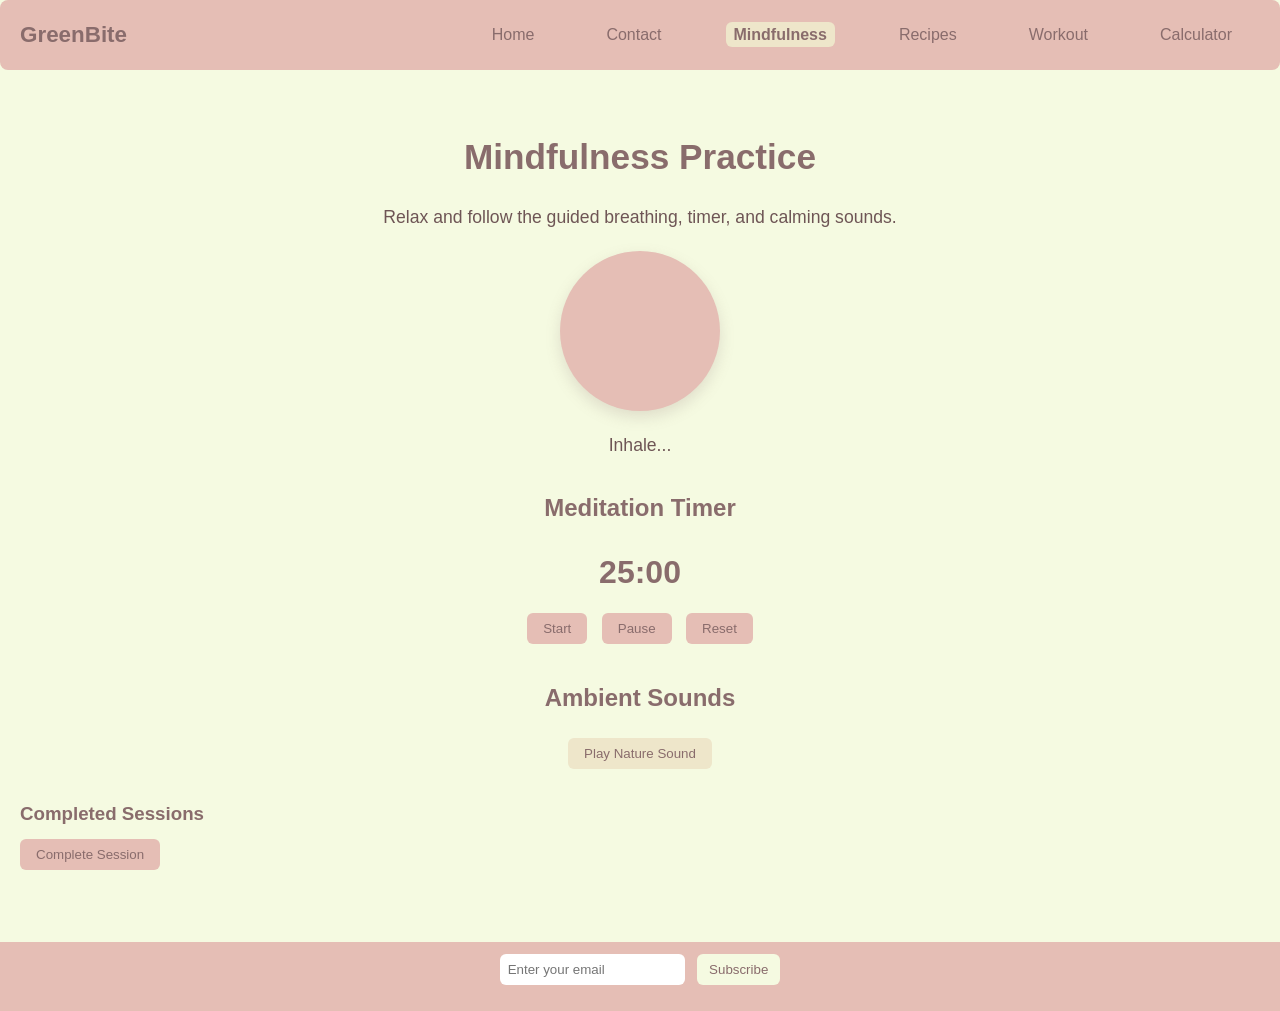
==== mindfulness.html @ cf63e0ee "initial commit" ====
<!DOCTYPE html>
<html lang="en">
<head>
  <meta charset="UTF-8">
  <meta name="viewport" content="width=device-width, initial-scale=1.0">
  <title>GreenBite - Page Title</title>
  <link rel="icon" type="image/png" href="images/favicon.png">
  <link rel="stylesheet" href="styles/styles.css">
</head>
<body>
  <div class="page-wrapper">

  <!-- Navigation -->
  <nav>
    <div class="logo">GreenBite</div>
    <div class="hamburger" id="hamburger">
      <span></span>
      <span></span>
      <span></span>
    </div>
    <ul id="nav-menu">
      <li><a href="index.html">Home</a></li>
      <li><a href="contact.html">Contact</a></li>
      <li><a href="mindfulness.html" class="active">Mindfulness</a></li>
      <li><a href="recipes.html">Recipes</a></li>
      <li><a href="workout.html">Workout</a></li>
      <li><a href="calculator.html">Calculator</a></li>
    </ul>
  </nav>

    <!-- Mindfulness Content -->
    <section class="mindfulness">
      <h1>Mindfulness Practice</h1>
      <p>Relax and follow the guided breathing, timer, and calming sounds.</p>

      <!-- Guided Breathing -->
      <div class="breathing-circle"></div>
      <p id="breathingText">Inhale...</p>

      <!-- Timer -->
      <div class="timer">
        <h2>Meditation Timer</h2>
        <div id="timeDisplay">25:00</div>
        <div class="controls">
          <button id="startBtn">Start</button>
          <button id="pauseBtn">Pause</button>
          <button id="resetBtn">Reset</button>
        </div>
      </div>

      <!-- Ambient Sounds -->
      <div class="ambient">
        <h2>Ambient Sounds</h2>
        <button id="toggleSound">Play Nature Sound</button>
        <audio id="ambientAudio" loop>
          <source src="" type="">
        </audio>
      </div>

      <!-- Session Log -->
      <div class="session-log">
        <h3>Completed Sessions</h3>
        <button id="completeSessionBtn">Complete Session</button>
        <ul id="sessionList"></ul>
      </div>
    </section>

  <!-- Footer -->
  <footer class="footer">
    <div class="newsletter">
      <input type="email" id="newsletterEmail" placeholder="Enter your email">
      <button id="subscribeBtn">Subscribe</button>
      <p id="subscribeMsg"></p>
    </div>
  </footer>
</div>
  <script src="scripts/main.js"></script>
  <script src="scripts/mindfulness.js"></script>
</body>
</html>
---- styles/styles.css ----
/* ======================
   Base Styles
===================== */
body {
  margin: 0;
  display: flex;
  flex-direction: column;
  font-family: 'Segoe UI', sans-serif;
  line-height: 1.6;
  background-color: #F5FAE1;
  color: #896C6C;
}

.page-wrapper {
  display: flex;
  flex-direction: column;
  min-height: 100vh;
}

/* ======================
   Navigation
===================== */
nav {
  display: flex;
  justify-content: space-between;
  align-items: center;
  background-color: #E5BEB5;
  padding: 12px 20px;
  border-radius: 8px;
}

nav .logo {
  font-weight: bold;
  font-size: 1.4rem;
  color: #896C6C;
}

nav ul {
  display: flex;
  gap: 16px;
  list-style: none;
  margin: 0;
  padding: 0;
}

nav ul li {
  padding: 10px 20px;
}

nav ul li a {
  text-decoration: none;
  color: #896C6C;
  font-weight: 500;
  transition: 0.3s;
  padding: 4px 8px;
  border-radius: 6px;
}

nav ul li a:hover {
  background-color: #EEE6CA;
  color: #896C6C;
  text-decoration: underline;
}

nav ul li a.active {
  background-color: #EEE6CA;
  font-weight: bold;
}


.hamburger {
  display: none;
  flex-direction: column;
  gap: 5px;
  cursor: pointer;
}

.hamburger span {
  width: 25px;
  height: 3px;
  background-color: #896C6C;
  border-radius: 2px;
  transition: all 0.3s ease;
}

.hamburger.active span:nth-child(1) {
  transform: rotate(45deg) translate(5px, 5px);
}
.hamburger.active span:nth-child(2) {
  opacity: 0;
}
.hamburger.active span:nth-child(3) {
  transform: rotate(-45deg) translate(5px, -5px);
}

/* ======================
   Hero Section
===================== */
.hero {
  display: flex;
  justify-content: center;
  align-items: center;
  height: 70vh;
  background: linear-gradient(135deg, #F5FAE1, #E5BEB5);
  text-align: center;
  padding: 20px;
  box-sizing: border-box;
}

.hero h1 {
  font-size: 2.6rem;
  margin-bottom: 18px;
  color: #896C6C;
}

.quote {
  font-size: 1.4rem;
  font-style: italic;
  transition: opacity 0.5s ease-in-out;
}

/* ======================
   Cards
===================== */
.cards-container {
  display: flex;
  flex-wrap: wrap;
  align-items: center;
  gap: 20px;
  justify-content: center;
  padding: 20px;
}

.card {
  width: 200px;
  min-height: 120px;
  background-color: #E5BEB5;
  color: #896C6C;
  border-radius: 12px;
  padding: 15px;
  text-align: center;
  box-shadow: 0 8px 15px rgba(0, 0, 0, 0.1);
  transition: transform 0.3s;
}

.card:hover {
  transform: scale(1.05);
  background-color: #EEE6CA;
}

.card-img {
  width: 100%;
  height: 150px;
  object-fit: cover;
  border-radius: 8px;
  margin-bottom: 10px;
}

.card-img-proportional {
  max-width: 100%;
  height: auto;
  border-radius: 8px;
  margin-bottom: 10px;
}

/* ======================
   Footer
===================== */
.footer {
  background-color: #E5BEB5;
  color: #896C6C;
  text-align: center;
  padding: 12px 0;
  margin-top: 0.9rem;
  width: 100%;
}

.footer-links {
  margin-bottom: 15px;
}

.footer-links a {
  color: #896C6C;
  margin: 0 10px;
  text-decoration: none;
  transition: color 0.2s;
}

.footer-links a:hover {
  color: #F5FAE1;
}

.newsletter input {
  padding: 8px;
  border-radius: 6px;
  border: none;
  margin-right: 8px;
}

.newsletter button {
  padding: 8px 12px;
  border: none;
  border-radius: 6px;
  background-color: #F5FAE1;
  color: #896C6C;
  cursor: pointer;
  transition: background-color 0.2s;
}

.newsletter button:hover {
  background-color: #E5BEB5;
}

#subscribeMsg {
  margin-top: 10px;
  font-size: 0.9rem;
}

/* ======================
   Recipes
===================== */
.recipes {
  padding: 20px;
  text-align: center;
}

.recipes h2 {
  font-size: 2rem;
  margin-bottom: 20px;
}

.recipe-grid {
  display: flex;
  flex-wrap: wrap;
  gap: 20px;
  justify-content: center;
}

.recipe-card {
  width: 200px;
  background-color: #E5BEB5;
  color: #896C6C;
  border-radius: 10px;
  padding: 10px;
  text-align: center;
  cursor: pointer;
  transition: transform 0.3s;
}

.recipe-card:hover {
  transform: scale(1.05);
  background-color: #EEE6CA;
}

.recipe-card img {
  width: 100%;
  height: 120px;
  object-fit: cover;
  border-radius: 8px;
  margin-bottom: 10px;
}

/* ======================
   Modal
===================== */
.modal {
  position: fixed;
  top: 50%;
  left: 50%;
  width: 100vw;
  height: 100vh;
  background-color: rgba(0, 0, 0, 0.5);
  display: flex;
  justify-content: center;
  align-items: center;
  transform: translate(-50%, -50%);
  z-index: 1000;
}

.modal.hidden {
  display: none;
}

.modal-content {
  background-color: #F5FAE1;
  color: #896C6C;
  padding: 20px;
  border-radius: 10px;
  width: 90%;
  max-width: 400px;
  max-height: 90vh;
  overflow-y: auto;
  position: relative;
  box-shadow: 0 4px 15px rgba(137, 108, 108, 0.3);
  animation: fadeIn 0.3s ease-out;
}

@keyframes fadeIn {
  from {
    opacity: 0;
    transform: scale(0.95);
  }
  to {
    opacity: 1;
    transform: scale(1);
  }
}

.close {
  position: absolute;
  top: 10px;
  right: 15px;
  font-size: 24px;
  cursor: pointer;
  background: none;
  border: none;
}

/* ======================
   Workout Generator
===================== */
.workout-generator {
  padding: 30px;
  text-align: center;
}

.workout-form {
  max-width: 400px;
  margin: 0 auto;
  display: flex;
  flex-direction: column;
  gap: 12px;
  padding: 20px;
}

.workout-form label {
  font-weight: bold;
  text-align: left;
}

.workout-form select,
.workout-form button {
  padding: 10px;
  border: none;
  border-radius: 6px;
  background-color: #EEE6CA;
  color: #896C6C;
  font-size: 1rem;
}

.workout-form button {
  background-color: #E5BEB5;
  cursor: pointer;
  transition: background-color 0.3s;
}

.workout-form button:hover {
  background-color: #F5FAE1;
}

.workout-display {
  margin-top: 30px;
  font-size: 1.2rem;
}

.timer-section {
  margin-top: 40px;
}

#currentExercise {
  font-size: 1.6rem;
  margin-bottom: 10px;
}

.countdown {
  font-size: 48px;
  color: #e53935;
  margin: 15px 0;
  animation: pulse 1s infinite alternate;
}

/* single pulse keyframes kept here so both workout and mindfulness can use it */
@keyframes pulse {
  from { transform: scale(1); }
  to { transform: scale(1.1); }
}

#startTimer {
  padding: 10px 20px;
  background-color: #896C6C;
  color: #fff;
  border: none;
  border-radius: 6px;
  cursor: pointer;
}

#startTimer:hover {
  background-color: #a78383;
}

.hidden {
  display: none;
}

/* ======================
   Mindfulness Page
===================== */
.mindfulness {
  text-align: center;
  padding: 30px 20px;
}

.mindfulness h1 {
  font-size: 2.2rem;
  margin-bottom: 10px;
}

.mindfulness p {
  font-size: 1.1rem;
  margin-bottom: 20px;
  color: #6e5555;
}

/* Breathing Circle */
.breathing-circle {
  width: 160px;
  height: 160px;
  border-radius: 50%;
  margin: 20px auto;
  background: #E5BEB5;
  transition: all 4s ease-in-out;
  box-shadow: 0 6px 15px rgba(137, 108, 108, 0.2);
}

.breathing-circle.inhale {
  transform: scale(1.3);
  background: #EEE6CA;
}

.breathing-circle.exhale {
  transform: scale(0.8);
  background: #F5FAE1;
}

.breathing-circle.hold {
  transform: scale(1);
  background: #E5BEB5;
}

/* Timer */
.timer {
  margin: 30px 0;
}

#timeDisplay {
  font-size: 2rem;
  margin: 10px 0;
  font-weight: bold;
}

.controls button {
  margin: 5px;
  padding: 8px 16px;
  border: none;
  background: #E5BEB5;
  color: #896C6C;
  cursor: pointer;
  border-radius: 6px;
  transition: background 0.3s;
}

.controls button:hover {
  background: #EEE6CA;
}

/* Ambient Sounds */
.ambient button {
  padding: 8px 16px;
  border: none;
  background: #EEE6CA;
  color: #896C6C;
  cursor: pointer;
  border-radius: 6px;
  transition: background 0.3s;
}

.ambient button:hover {
  background: #E5BEB5;
}
/* Session Log */
.session-log {
  margin-top: 30px;
  text-align: left;
}

.session-log h3 {
  margin-bottom: 10px;
}

.session-log button {
  display: inline-block;
  margin-bottom: 12px;
  padding: 8px 16px;
  border: none;
  background: #E5BEB5;
  color: #896C6C;
  font-weight: 500;
  border-radius: 6px;
  cursor: pointer;
  transition: background-color 0.3s, transform 0.2s;
}

.session-log button:hover {
  background: #EEE6CA;
  transform: scale(1.05);
}

.session-log ul {
  padding: 0;
  list-style: none;
}

.session-log li {
  background: #EEE6CA;
  margin: 5px 0;
  padding: 8px;
  border-radius: 6px;
  font-size: 0.95rem;
}

/* ======================
   Contact Page
===================== */
.contact {
  padding: 30px 20px;
  text-align: center;
}

.contact-form {
  max-width: 500px;
  margin: 20px auto;
  display: flex;
  flex-direction: column;
  gap: 12px;
}

.contact-form input,
.contact-form textarea {
  padding: 10px;
  border-radius: 6px;
  border: 1px solid #ccc;
  background-color: #F5FAE1;
  color: #896C6C;
  font-size: 1rem;
}

.contact-form button {
  padding: 10px;
  background-color: #E5BEB5;
  color: #896C6C;
  border: none;
  border-radius: 6px;
  cursor: pointer;
  transition: background-color 0.3s;
}

.contact-form button:hover {
  background-color: #EEE6CA;
}

#formMsg {
  font-size: 0.9rem;
  margin-top: 5px;
}

/* Map Section */
.map-section {
  padding: 20px;
  text-align: center;
}

/* FAQ Accordion */
.faq {
  padding: 30px 20px;
}

.faq-item {
  margin-bottom: 10px;
}

.faq-question {
  width: 100%;
  text-align: left;
  padding: 10px;
  font-size: 1rem;
  border: none;
  background-color: #E5BEB5;
  color: #896C6C;
  cursor: pointer;
  border-radius: 6px;
  transition: background 0.3s;
}

.faq-question:hover {
  background-color: #EEE6CA;
}

.faq-answer {
  max-height: 0;
  overflow: hidden;
  transition: max-height 0.3s ease;
  background-color: #EEE6CA;
  padding: 0 10px;
  border-radius: 6px;
  margin-top: 5px;
}

.faq-answer.show {
  max-height: 200px;
  padding: 10px;
}

.progress {
  background: #eee;
  height: 8px;
  border-radius: 4px;
  overflow: hidden;
  margin: 4px 0;
}

.progress div {
  height: 8px;
  background: #76c893; /* green bar */
  width: 0;
  transition: width 1s ease-in-out;
}



/* ======================
   Mobile / Responsive
====================== */
@media (max-width: 768px) {
  .hamburger {
    display: flex;
  }

  nav ul {
    flex-direction: column;
    position: absolute;
    top: 60px;
    right: 20px;
    width: 200px;
    background-color: #E5BEB5;
    border-radius: 8px;
    padding: 10px 0;
    gap: 0;
    display: none;
    box-shadow: 0 2px 6px rgba(0, 0, 0, 0.2);
  }


  nav ul.show {
    display: flex;
  }

  nav ul li a.active {
  background-color: #EEE6CA;
  font-weight: bold;
}


  nav ul li {
    padding: 10px 20px;
  }
}
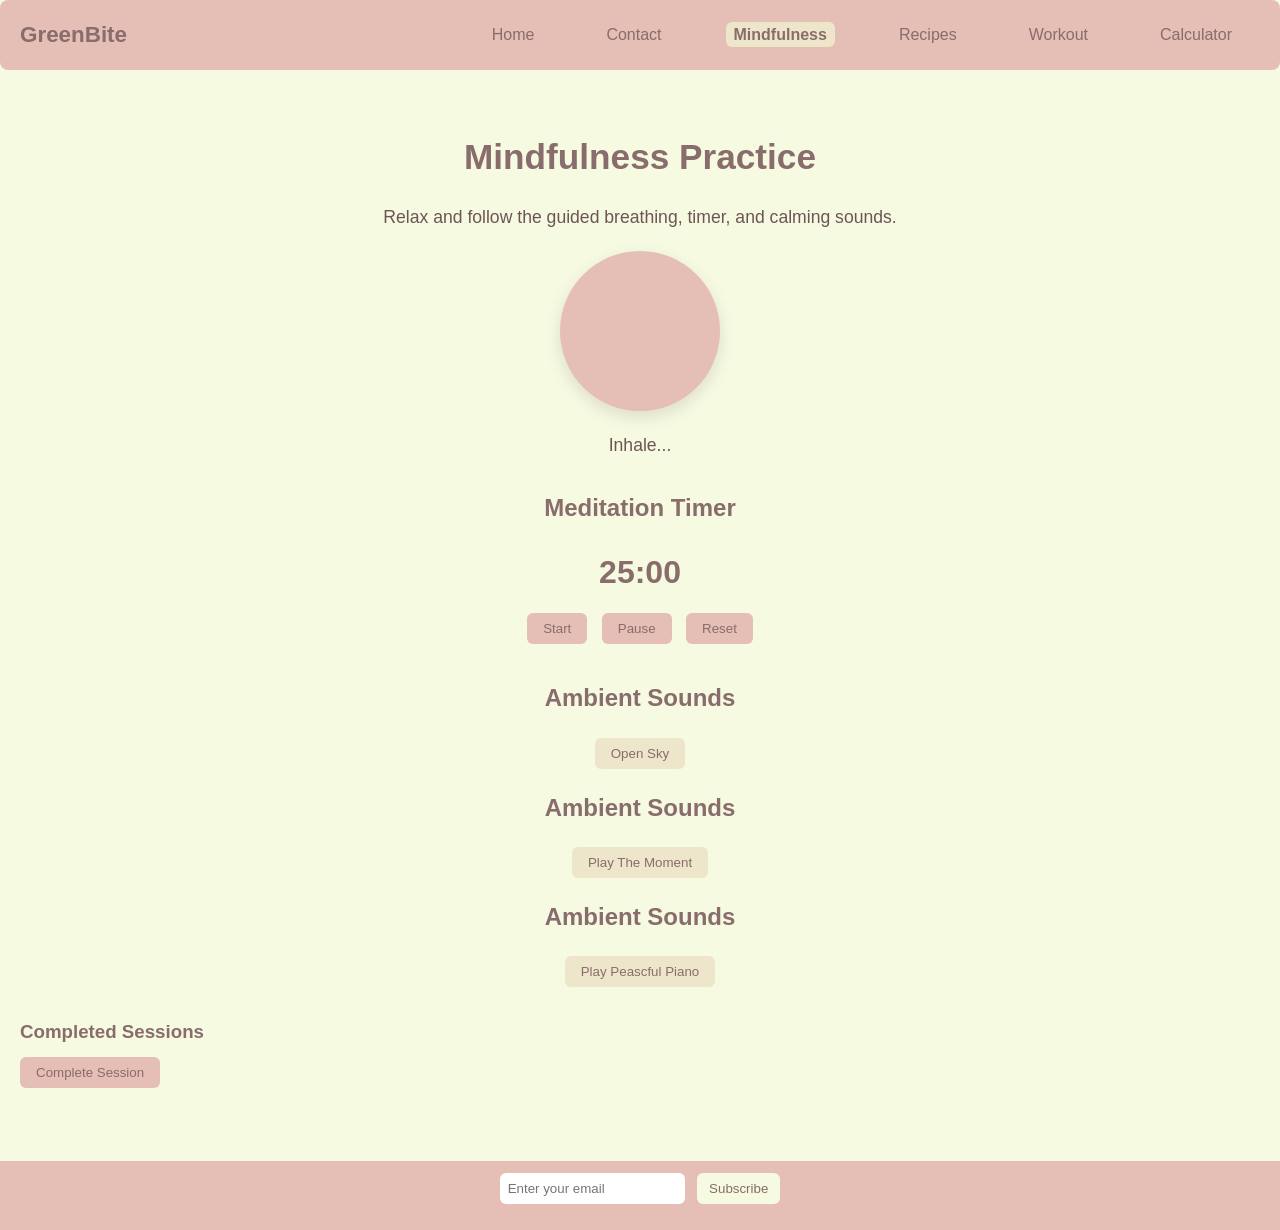
==== commit 958eb621: "Update mindfulness.html" ====
--- a/mindfulness.html
+++ b/mindfulness.html
@@ -51,9 +51,25 @@
       <!-- Ambient Sounds -->
       <div class="ambient">
         <h2>Ambient Sounds</h2>
-        <button id="toggleSound">Play Nature Sound</button>
-        <audio id="ambientAudio" loop>
-          <source src="" type="">
+        <button id="toggleSound">Open Sky</button>
+        <audio id="song1" loop>
+          <source src="sounds/song1.mp3" type="">
+        </audio>
+      </div>
+
+       <div class="ambient">
+        <h2>Ambient Sounds</h2>
+        <button id="toggleSound">Play The Moment</button>
+        <audio id="song2" loop>
+          <source src="sounds/song1.mp3" type="">
+        </audio>
+      </div>
+
+       <div class="ambient">
+        <h2>Ambient Sounds</h2>
+        <button id="toggleSound">Play Peascful Piano</button>
+        <audio id="song3" loop>
+          <source src="sounds/song1.mp3" type="">
         </audio>
       </div>
 
--- a/styles/styles.css
+++ b/styles/styles.css
@@ -385,17 +385,23 @@
   to { transform: scale(1.1); }
 }
 
-#startTimer {
-  padding: 10px 20px;
+#startTimer,
+#stopTimer {
+  padding: 12px 24px;
+  margin: 10px 5px 0 5px;
   background-color: #896C6C;
   color: #fff;
   border: none;
-  border-radius: 6px;
-  cursor: pointer;
-}
-
-#startTimer:hover {
+  border-radius: 8px;
+  font-weight: bold;
+  cursor: pointer;
+  transition: background-color 0.3s, transform 0.2s;
+}
+
+#startTimer:hover,
+#stopTimer:hover {
   background-color: #a78383;
+  transform: scale(1.05);
 }
 
 .hidden {
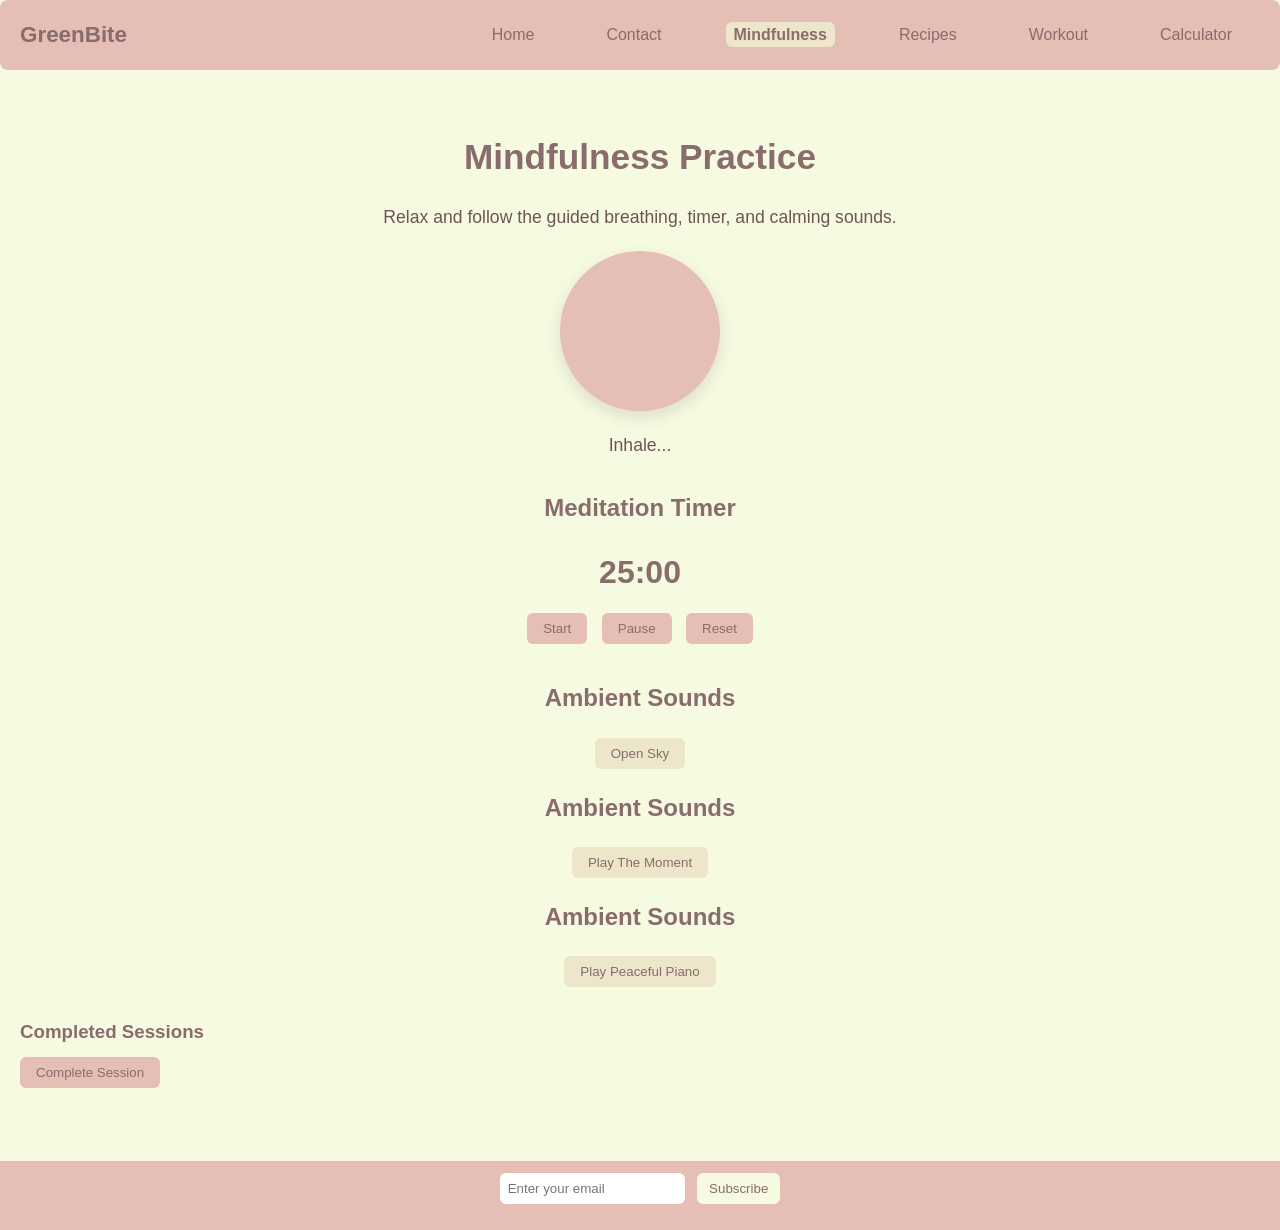
==== commit 5ed793ee: "Update mindfulness.html" ====
--- a/mindfulness.html
+++ b/mindfulness.html
@@ -48,30 +48,30 @@
         </div>
       </div>
 
-      <!-- Ambient Sounds -->
-      <div class="ambient">
-        <h2>Ambient Sounds</h2>
-        <button id="toggleSound">Open Sky</button>
-        <audio id="song1" loop>
-          <source src="sounds/song1.mp3" type="">
-        </audio>
-      </div>
+     <!-- Ambient Sounds -->
+<div class="ambient">
+  <h2>Ambient Sounds</h2>
+  <button class="toggleSound">Open Sky</button>
+  <audio id="song1" loop>
+    <source src="sounds/song1.mp3" type="audio/mpeg">
+  </audio>
+</div>
 
-       <div class="ambient">
-        <h2>Ambient Sounds</h2>
-        <button id="toggleSound">Play The Moment</button>
-        <audio id="song2" loop>
-          <source src="sounds/song1.mp3" type="">
-        </audio>
-      </div>
+<div class="ambient">
+  <h2>Ambient Sounds</h2>
+  <button class="toggleSound">Play The Moment</button>
+  <audio id="song2" loop>
+    <source src="sounds/song2.mp3" type="audio/mpeg">
+  </audio>
+</div>
 
-       <div class="ambient">
-        <h2>Ambient Sounds</h2>
-        <button id="toggleSound">Play Peascful Piano</button>
-        <audio id="song3" loop>
-          <source src="sounds/song1.mp3" type="">
-        </audio>
-      </div>
+<div class="ambient">
+  <h2>Ambient Sounds</h2>
+  <button class="toggleSound">Play Peaceful Piano</button>
+  <audio id="song3" loop>
+    <source src="sounds/song3.mp3" type="audio/mpeg">
+  </audio>
+</div>
 
       <!-- Session Log -->
       <div class="session-log">
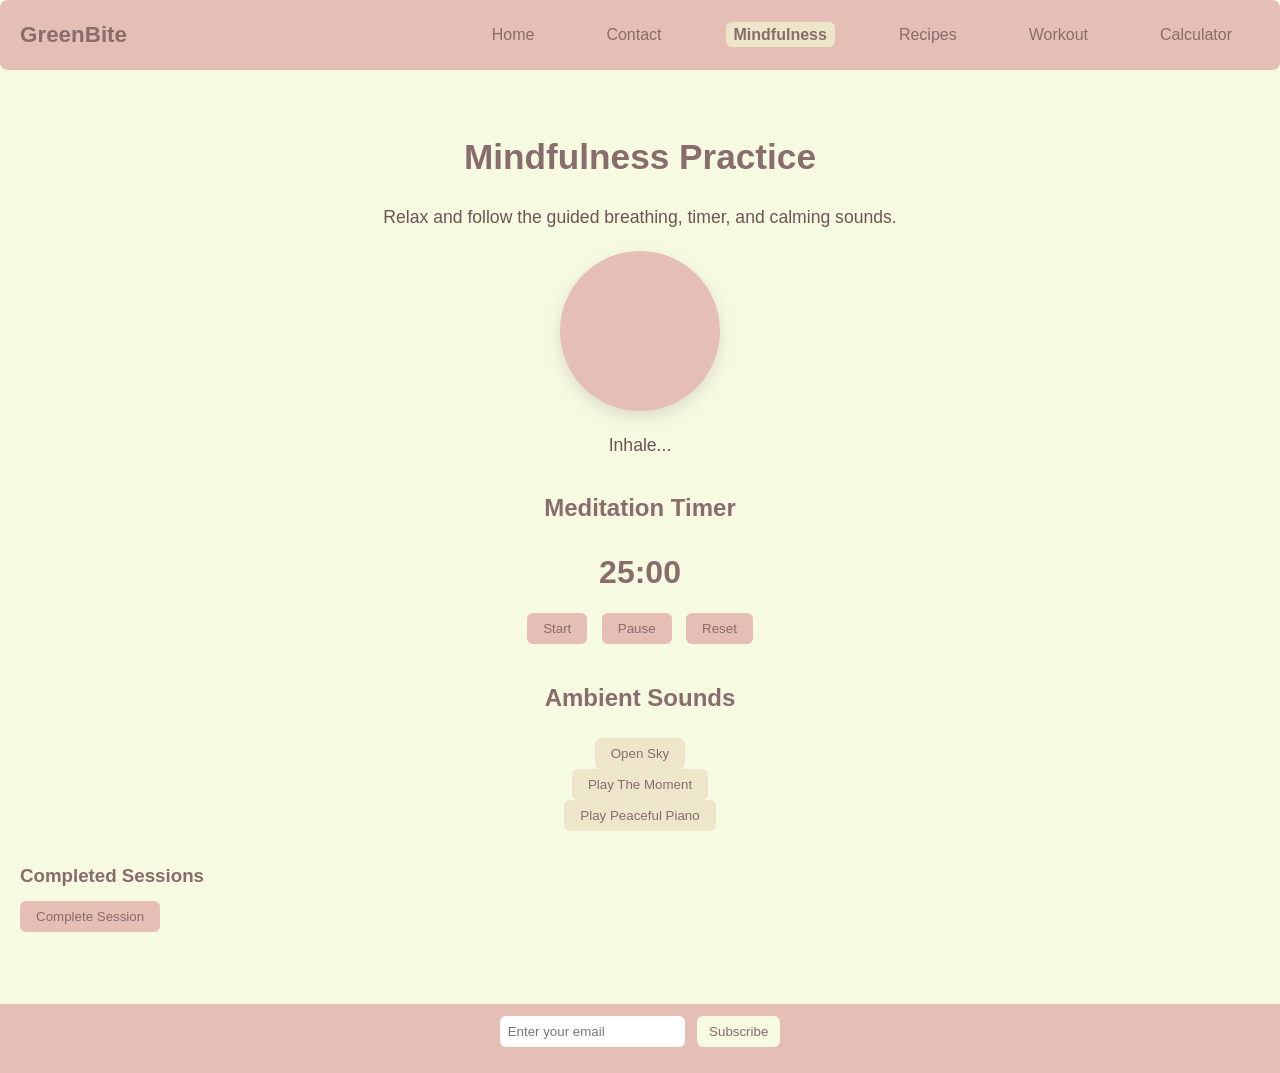
==== commit 823f8062: "Update mindfulness.html" ====
--- a/mindfulness.html
+++ b/mindfulness.html
@@ -58,7 +58,6 @@
 </div>
 
 <div class="ambient">
-  <h2>Ambient Sounds</h2>
   <button class="toggleSound">Play The Moment</button>
   <audio id="song2" loop>
     <source src="sounds/song2.mp3" type="audio/mpeg">
@@ -66,7 +65,6 @@
 </div>
 
 <div class="ambient">
-  <h2>Ambient Sounds</h2>
   <button class="toggleSound">Play Peaceful Piano</button>
   <audio id="song3" loop>
     <source src="sounds/song3.mp3" type="audio/mpeg">
